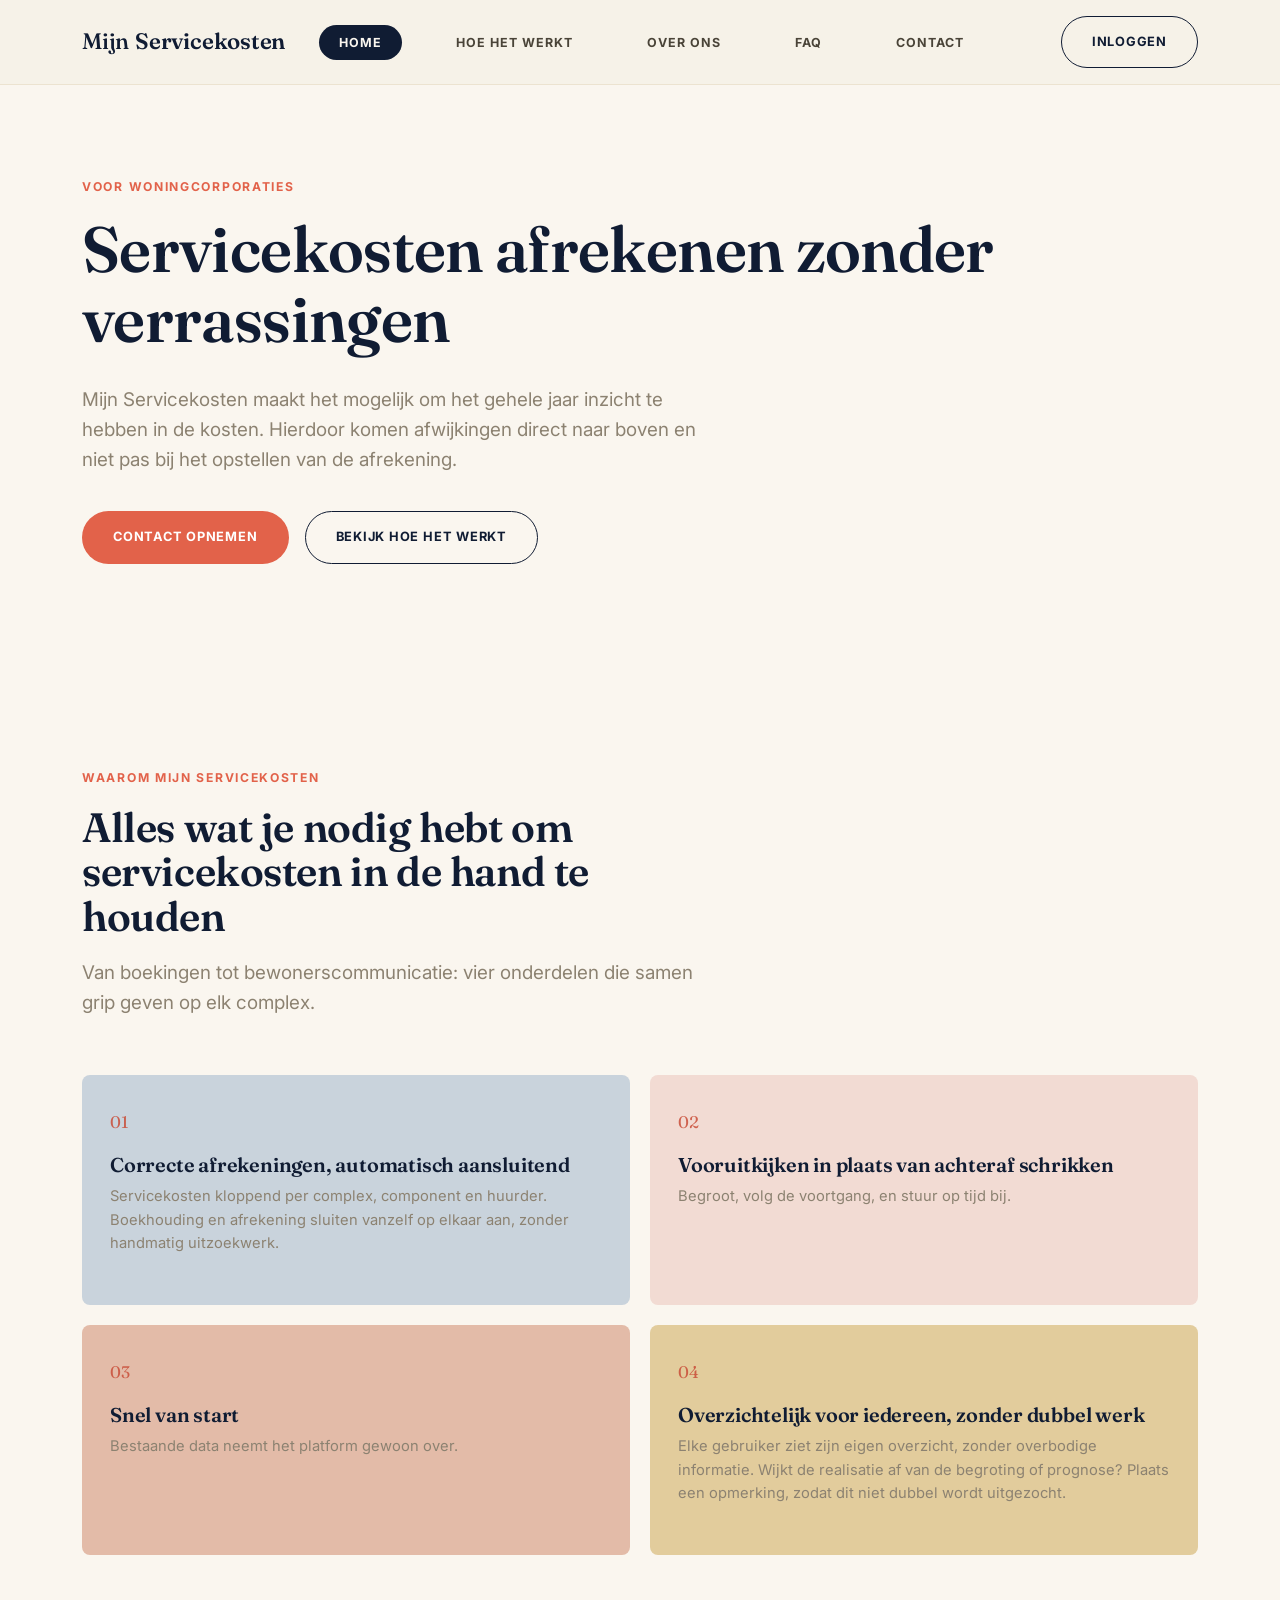
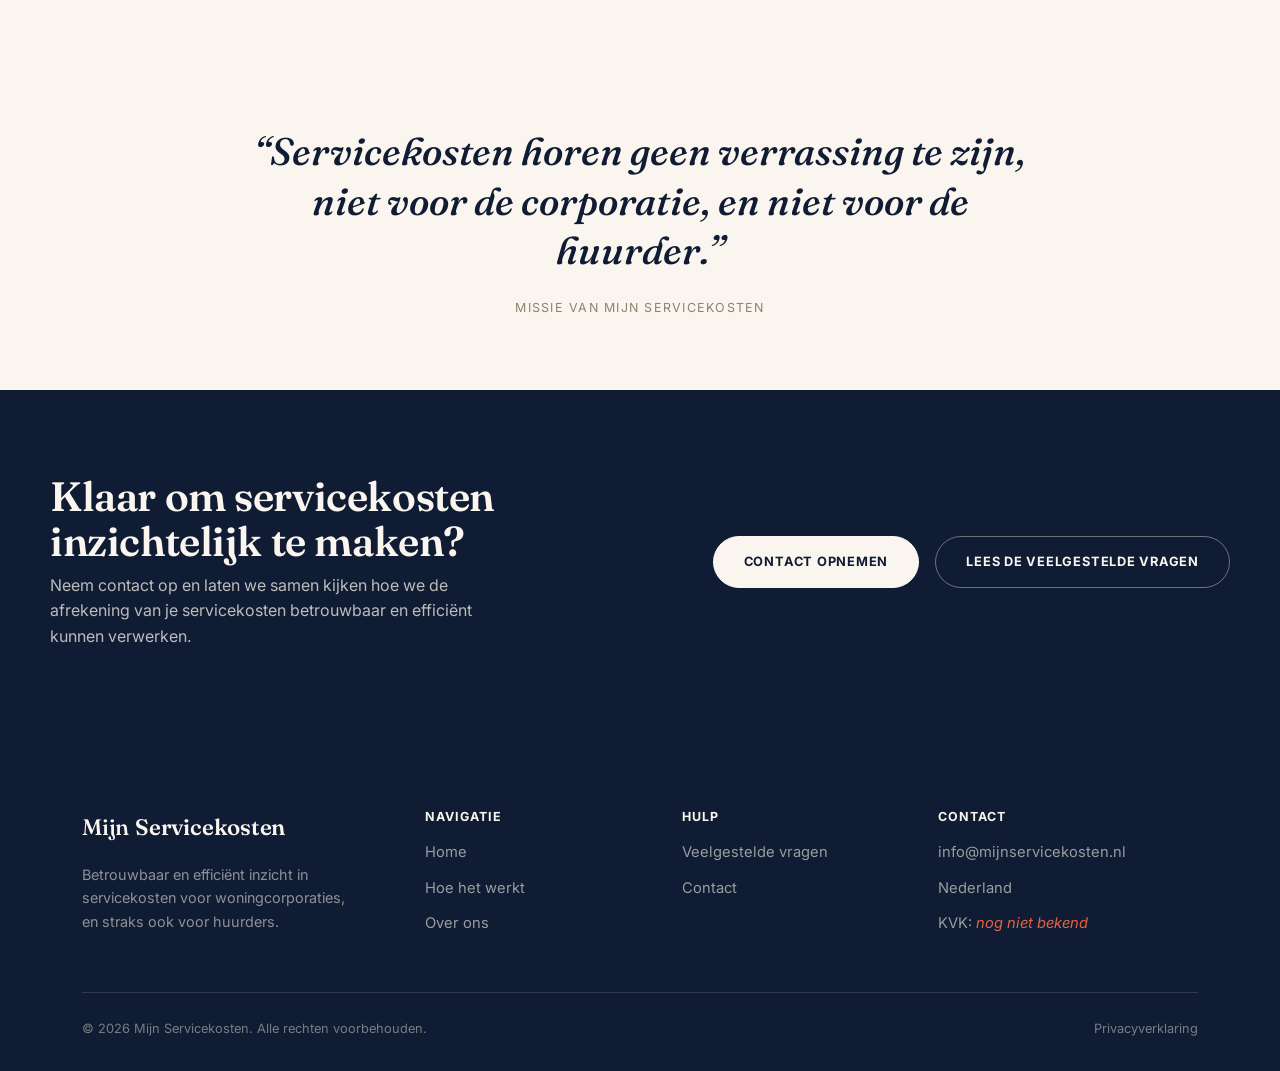
==== index.html @ 991e7839 "Initial commit: Mijn Servicekosten marketing website Static HTML/CSS/JS site for mijnservicekosten.n" ====
<!DOCTYPE html>
<html lang="nl">
<head>
<meta charset="UTF-8">
<meta name="viewport" content="width=device-width, initial-scale=1.0">
<title>Mijn Servicekosten - Betrouwbaar en efficiënt afrekenen van servicekosten</title>
<meta name="description" content="Mijn Servicekosten helpt woningcorporaties servicekosten betrouwbaar en efficiënt af te rekenen, met inzicht in afwijkingen, klachten en de status van elk complex.">
<link rel="icon" href="data:image/svg+xml,%3Csvg xmlns='http://www.w3.org/2000/svg' viewBox='0 0 64 64'%3E%3Crect width='64' height='64' rx='14' fill='%2312233f'/%3E%3Ctext x='32' y='42' font-family='Arial, sans-serif' font-weight='800' font-size='24' fill='%23e8a33d' text-anchor='middle'%3ESK%3C/text%3E%3C/svg%3E">
<link rel="preconnect" href="https://fonts.googleapis.com">
<link rel="preconnect" href="https://fonts.gstatic.com" crossorigin>
<link href="https://fonts.googleapis.com/css2?family=Fraunces:ital,wght@0,500;0,600;0,700;1,500;1,600&family=Inter:wght@400;500;600;700&display=swap" rel="stylesheet">
<link rel="stylesheet" href="css/style.css">
</head>
<body>

<header class="site-header">
  <div class="container">
    <a href="index.html" class="brand">
      <span class="logo"><span class="logo-mijn">Mijn</span><span class="logo-service">Service</span><span class="logo-kosten">kosten</span></span>
    </a>

    <nav class="nav-desktop">
      <ul class="nav-links">
        <li><a href="index.html" aria-current="page">Home</a></li>
        <li><a href="hoe-het-werkt.html">Hoe het werkt</a></li>
        <li><a href="over-ons.html">Over ons</a></li>
        <li><a href="faq.html">FAQ</a></li>
        <li><a href="contact.html">Contact</a></li>
      </ul>
      <div class="nav-cta-group">
        <a href="https://portaal.mijnservicekosten.nl" class="btn btn-ghost">Inloggen</a>
      </div>
    </nav>

    <button class="nav-toggle" type="button" aria-label="Menu openen" aria-expanded="false">
      <span></span><span></span><span></span>
    </button>
  </div>

  <div class="nav-mobile">
    <ul class="nav-links">
      <li><a href="index.html" aria-current="page">Home</a></li>
      <li><a href="hoe-het-werkt.html">Hoe het werkt</a></li>
      <li><a href="over-ons.html">Over ons</a></li>
      <li><a href="faq.html">FAQ</a></li>
      <li><a href="contact.html">Contact</a></li>
    </ul>
    <div class="nav-actions">
      <a href="https://portaal.mijnservicekosten.nl" class="btn btn-ghost btn-block">Inloggen</a>
    </div>
  </div>
</header>

<main>

  <section class="hero">
    <div class="container">
      <div>
        <span class="eyebrow">Voor woningcorporaties</span>
        <h1>Servicekosten afrekenen zonder verrassingen</h1>
        <p class="lede">Mijn Servicekosten maakt het mogelijk om het gehele jaar inzicht te hebben in de kosten. Hierdoor komen afwijkingen direct naar boven en niet pas bij het opstellen van de afrekening.</p>

        <div class="hero-actions">
          <a href="contact.html" class="btn btn-primary">Contact opnemen</a>
          <a href="hoe-het-werkt.html" class="btn btn-ghost">Bekijk hoe het werkt</a>
        </div>
      </div>
    </div>
  </section>

  <section class="section">
    <div class="container">
      <div class="section-head">
        <span class="eyebrow">Waarom Mijn Servicekosten</span>
        <h2>Alles wat je nodig hebt om servicekosten in de hand te houden</h2>
        <p class="lede">Van boekingen tot bewonerscommunicatie: vier onderdelen die samen grip geven op elk complex.</p>
      </div>

      <div class="tile-grid tile-grid--2col">
        <div class="tile tile--navy">
          <span class="tile-num">01</span>
          <h3>Correcte afrekeningen, automatisch aansluitend</h3>
          <p>Servicekosten kloppend per complex, component en huurder. Boekhouding en afrekening sluiten vanzelf op elkaar aan, zonder handmatig uitzoekwerk.</p>
        </div>

        <div class="tile tile--blush">
          <span class="tile-num">02</span>
          <h3>Vooruitkijken in plaats van achteraf schrikken</h3>
          <p>Begroot, volg de voortgang, en stuur op tijd bij.</p>
        </div>

        <div class="tile tile--coral">
          <span class="tile-num">03</span>
          <h3>Snel van start</h3>
          <p>Bestaande data neemt het platform gewoon over.</p>
        </div>

        <div class="tile tile--gold">
          <span class="tile-num">04</span>
          <h3>Overzichtelijk voor iedereen, zonder dubbel werk</h3>
          <p>Elke gebruiker ziet zijn eigen overzicht, zonder overbodige informatie. Wijkt de realisatie af van de begroting of prognose? Plaats een opmerking, zodat dit niet dubbel wordt uitgezocht.</p>
        </div>
      </div>
    </div>
  </section>

  <section class="section section-tight">
    <div class="container">
      <div class="pull-quote">
        <blockquote>“Servicekosten horen geen verrassing te zijn, niet voor de corporatie, en niet voor de huurder.”</blockquote>
        <cite>Missie van Mijn Servicekosten</cite>
      </div>
    </div>
  </section>

  <section class="on-dark">
    <div class="container cta">
      <div>
        <h2>Klaar om servicekosten inzichtelijk te maken?</h2>
        <p>Neem contact op en laten we samen kijken hoe we de afrekening van je servicekosten betrouwbaar en efficiënt kunnen verwerken.</p>
      </div>
      <div class="cta-actions">
        <a href="contact.html" class="btn btn-on-dark">Contact opnemen</a>
        <a href="faq.html" class="btn btn-ghost-on-dark">Lees de veelgestelde vragen</a>
      </div>
    </div>
  </section>

</main>

<footer class="site-footer on-dark">
  <div class="container">
    <div class="footer-grid">
      <div class="footer-about">
        <a href="index.html" class="brand">
          <span class="logo"><span class="logo-mijn">Mijn</span><span class="logo-service">Service</span><span class="logo-kosten">kosten</span></span>
        </a>
        <p>Betrouwbaar en efficiënt inzicht in servicekosten voor woningcorporaties, en straks ook voor huurders.</p>
      </div>

      <div class="footer-col">
        <h4>Navigatie</h4>
        <ul>
          <li><a href="index.html">Home</a></li>
          <li><a href="hoe-het-werkt.html">Hoe het werkt</a></li>
          <li><a href="over-ons.html">Over ons</a></li>
        </ul>
      </div>

      <div class="footer-col">
        <h4>Hulp</h4>
        <ul>
          <li><a href="faq.html">Veelgestelde vragen</a></li>
          <li><a href="contact.html">Contact</a></li>
        </ul>
      </div>

      <div class="footer-col">
        <h4>Contact</h4>
        <ul>
          <li>info@mijnservicekosten.nl</li>
          <li>Nederland</li>
          <li>KVK: <span class="placeholder">nog niet bekend</span></li>
        </ul>
      </div>
    </div>

    <div class="footer-bottom">
      <span>© 2026 Mijn Servicekosten. Alle rechten voorbehouden.</span>
      <span class="footer-bottom-links">
        <a href="privacyverklaring.html">Privacyverklaring</a>
      </span>
    </div>
  </div>
</footer>

<script src="js/script.js"></script>
</body>
</html>
---- css/style.css ----
/* ==========================================================================
   Mijn Servicekosten — design tokens & base styles
   ========================================================================== */

:root {
  --navy-900: #101c33;
  --navy-800: #17284a;
  --navy-700: #223862;

  --paper: #faf6ef;
  --paper-line: #ece3d0;
  --paper-line-dark: #ddceac;

  --stone-700: #4a4438;
  --stone-500: #8c8271;

  --coral-500: #e2624a;
  --coral-600: #c94d38;

  --mint-500: #1f9c86;
  --mint-100: #dcf0ea;

  --blush: #f2dbd3;
  --sage: #dbe5d2;
  --gold: #d6ad70;

  --white: #ffffff;

  --font-display: "Fraunces", "Iowan Old Style", Georgia, serif;
  --font-sans: "Inter", -apple-system, BlinkMacSystemFont, "Segoe UI", Roboto, Helvetica, Arial, sans-serif;

  --radius-sm: 4px;
  --radius-md: 8px;

  --max-width: 1180px;
}

* {
  box-sizing: border-box;
}

html {
  scroll-behavior: smooth;
}

body {
  margin: 0;
  font-family: var(--font-sans);
  color: var(--stone-700);
  background: var(--paper);
  line-height: 1.6;
  -webkit-font-smoothing: antialiased;
}

img {
  max-width: 100%;
  display: block;
}

a {
  color: inherit;
  text-decoration: none;
}

h1, h2, h3, h4 {
  font-family: var(--font-display);
  color: var(--navy-900);
  line-height: 1.08;
  letter-spacing: -0.01em;
  margin: 0 0 0.5em;
  font-weight: 600;
}

h1 { font-size: clamp(2.6rem, 5vw, 4.4rem); font-weight: 600; }
h2 { font-size: clamp(1.9rem, 3.2vw, 2.6rem); }
h3 { font-size: 1.25rem; font-weight: 600; }

em { font-style: italic; color: var(--coral-500); }

h1 em { display: block; }

p { margin: 0 0 1em; }

.container {
  max-width: var(--max-width);
  margin: 0 auto;
  padding: 0 32px;
  position: relative;
  z-index: 1;
}

.eyebrow {
  display: inline-block;
  font-size: 0.76rem;
  font-weight: 700;
  letter-spacing: 0.14em;
  text-transform: uppercase;
  color: var(--coral-500);
  margin-bottom: 18px;
}

.on-dark .eyebrow { color: var(--coral-500); }

.lede {
  font-size: 1.18rem;
  color: var(--stone-500);
  max-width: 620px;
}

.on-dark .lede { color: rgba(246, 241, 232, 0.68); }

/* ---- Buttons ---- */

.btn {
  display: inline-flex;
  align-items: center;
  justify-content: center;
  gap: 8px;
  padding: 15px 30px;
  border-radius: 999px;
  font-weight: 700;
  font-size: 0.8rem;
  letter-spacing: 0.06em;
  text-transform: uppercase;
  border: 1.5px solid transparent;
  cursor: pointer;
  transition: transform 0.15s ease, box-shadow 0.15s ease, background 0.15s ease, color 0.15s ease, border-color 0.15s ease;
}

.btn-primary {
  background: var(--coral-500);
  color: var(--white);
}

.btn-primary:hover {
  background: var(--coral-600);
}

.btn-ghost {
  background: transparent;
  border-color: var(--navy-900);
  color: var(--navy-900);
}

.btn-ghost:hover {
  background: var(--navy-900);
  color: var(--paper);
}

.btn-on-dark {
  background: var(--paper);
  color: var(--navy-900);
  border-color: var(--paper);
}

.btn-on-dark:hover {
  background: var(--coral-500);
  color: var(--white);
  border-color: var(--coral-500);
}

.btn-ghost-on-dark {
  background: transparent;
  border-color: rgba(246, 241, 232, 0.4);
  color: var(--paper);
}

.btn-ghost-on-dark:hover {
  border-color: var(--paper);
}

.btn-block { width: 100%; }

/* ---- Logo ---- */

.logo {
  display: inline-flex;
  align-items: baseline;
  font-family: var(--font-display);
  font-size: 1.4rem;
  font-weight: 600;
  letter-spacing: -0.01em;
  white-space: nowrap;
}

.logo .logo-mijn {
  color: var(--navy-900);
  font-weight: 500;
  margin-right: 6px;
}

.logo .logo-service {
  color: var(--navy-900);
}

.logo .logo-kosten {
  color: var(--navy-900);
}

.footer-grid .logo .logo-mijn,
.footer-grid .logo .logo-service,
.footer-grid .logo .logo-kosten { color: var(--paper); }

/* ---- Header ---- */

.site-header {
  position: sticky;
  top: 0;
  z-index: 50;
  background: rgba(246, 241, 232, 0.92);
  -webkit-backdrop-filter: blur(8px);
  backdrop-filter: blur(8px);
  border-bottom: 1px solid var(--paper-line);
}

.site-header .container {
  display: flex;
  align-items: center;
  gap: 34px;
  height: 84px;
}

.brand { display: flex; align-items: center; }

.nav-desktop { display: flex; align-items: center; flex: 1; justify-content: space-between; }

.nav-links { display: flex; gap: 34px; list-style: none; margin: 0; padding: 0; }
.nav-links li { flex-shrink: 0; }

.nav-links a {
  font-weight: 700;
  font-size: 0.78rem;
  letter-spacing: 0.08em;
  text-transform: uppercase;
  color: var(--stone-700);
  padding: 10px 20px;
  border-radius: 999px;
  white-space: nowrap;
  transition: background 0.15s ease, color 0.15s ease;
}

.nav-links a:hover { color: var(--navy-900); background: var(--paper-line); }

.nav-links a[aria-current="page"] {
  color: var(--paper);
  background: var(--navy-900);
}

.nav-mobile .nav-links a { border-radius: 0; padding: 12px 32px; }
.nav-mobile .nav-links a[aria-current="page"] { background: none; color: var(--coral-500); }

.nav-toggle {
  display: none;
  flex-direction: column;
  justify-content: center;
  gap: 5px;
  width: 40px;
  height: 40px;
  border-radius: var(--radius-sm);
  border: 1px solid var(--paper-line-dark);
  background: var(--paper);
  cursor: pointer;
}

.nav-toggle span { display: block; height: 2px; width: 20px; margin: 0 auto; background: var(--navy-900); }

.nav-mobile { display: none; border-top: 1px solid var(--paper-line); background: var(--paper); }

.nav-mobile .nav-links { flex-direction: column; gap: 4px; padding: 18px 0; }
.nav-mobile .nav-links a { display: block; padding: 12px 32px; }
.nav-mobile .nav-actions { display: flex; flex-direction: column; gap: 10px; padding: 4px 32px 24px; }

.nav-cta-group { display: flex; align-items: center; gap: 12px; }

.site-header.nav-open .nav-mobile { display: block; }

/* ---- Full-bleed dark section (hero, cta, footer) ---- */

.on-dark {
  background: var(--navy-900);
  color: rgba(246, 241, 232, 0.75);
}

.on-dark h1, .on-dark h2, .on-dark h3, .on-dark h4 { color: var(--paper); }

/* ---- Hero ---- */

.hero {
  padding: 88px 0 100px;
}

.hero-grid {
  display: grid;
  grid-template-columns: 1.15fr 0.85fr;
  gap: 64px;
  align-items: center;
}

.hero-actions { display: flex; gap: 16px; flex-wrap: wrap; margin-top: 36px; }

.hero-stats { display: flex; gap: 44px; margin-top: 52px; flex-wrap: wrap; }

.hero-stat strong { display: block; font-family: var(--font-display); font-size: 2rem; color: var(--navy-900); font-weight: 600; }
.hero-stat span { font-size: 0.82rem; color: var(--stone-500); }

.on-dark .hero-stat strong { color: var(--paper); }
.on-dark .hero-stat span { color: rgba(246, 241, 232, 0.55); }

/* ---- Building illustration (hero visual) ---- */

.building-art { max-width: 420px; width: 100%; margin: 0 auto; }
.building-art img {
  width: 100%;
  height: auto;
  aspect-ratio: 900 / 675;
  object-fit: contain;
  display: block;
  filter: drop-shadow(0 30px 40px rgba(16, 28, 51, 0.25));
}

/* ---- Stat panels (illustrative, non-app graphic) ---- */

.stat-stack {
  position: relative;
  min-height: 340px;
}

.stat-panel {
  padding: 40px 36px;
  border-radius: var(--radius-md);
}

.stat-panel .stat-num {
  display: block;
  font-family: var(--font-display);
  font-size: 3.2rem;
  font-weight: 600;
  margin-bottom: 14px;
  line-height: 1;
}

.stat-panel h4 { font-size: 1.05rem; margin-bottom: 8px; }
.stat-panel p { font-size: 0.9rem; margin: 0; }

.stat-panel--main {
  background: var(--coral-500);
  color: var(--white);
  max-width: 340px;
  transform: rotate(-1.5deg);
}

.stat-panel--main h4 { color: var(--white); }
.stat-panel--main p { color: rgba(255, 255, 255, 0.85); }

.stat-panel--outline {
  position: absolute;
  right: 0;
  bottom: 0;
  max-width: 280px;
  border: 1.5px solid var(--navy-900);
  background: var(--navy-900);
  transform: rotate(1deg);
}

.stat-panel--outline .stat-num { color: var(--mint-500); }
.stat-panel--outline h4 { color: var(--paper); }
.stat-panel--outline p { color: rgba(246, 241, 232, 0.6); }

.stat-panel--swatch {
  position: absolute;
  top: -26px;
  left: 18px;
  width: 92px;
  height: 92px;
  border-radius: 999px;
  background: var(--gold);
  display: flex;
  align-items: center;
  justify-content: center;
  text-align: center;
  font-family: var(--font-display);
  font-size: 0.78rem;
  font-weight: 600;
  color: var(--navy-900);
  line-height: 1.2;
  padding: 8px;
  transform: rotate(-6deg);
}

/* ---- Sections ---- */

.section { padding: 100px 0; }

.section-tight { padding: 72px 0; }

.section-head { max-width: 640px; margin: 0 0 56px; }
.section-head.center { margin-left: auto; margin-right: auto; text-align: center; }

/* ---- Tile grid (bold color-block mosaic, replaces icon cards) ---- */

.tile-grid { display: grid; grid-template-columns: repeat(3, 1fr); gap: 20px; }
.tile-grid--2col { grid-template-columns: repeat(2, 1fr); }

.tile {
  padding: 34px 28px;
  border-radius: var(--radius-md);
  min-height: 230px;
  display: flex;
  flex-direction: column;
  justify-content: flex-start;
}

.tile .tile-num { font-family: var(--font-display); font-size: 1.05rem; margin-bottom: 18px; color: var(--coral-600); opacity: 0.85; }
.tile h3 { margin-bottom: 10px; color: var(--navy-900); }
.tile p { margin: 0; font-size: 0.92rem; color: var(--stone-500); }

.tile--outline { background: transparent; border: 1.5px solid var(--paper-line-dark); }

.tile--navy { background: #c9d3dc; }
.tile--coral { background: #e3bba8; }
.tile--mint { background: #c2d9cd; }
.tile--blush { background: var(--blush); }
.tile--gold { background: #e2cc9c; }

/* ---- Color trio (decorative swatch row, à la Lucime pastel blocks) ---- */

.color-trio { display: grid; grid-template-columns: repeat(3, 1fr); gap: 18px; }

.swatch {
  padding: 26px 24px;
  border-radius: var(--radius-md);
  min-height: 120px;
  display: flex;
  flex-direction: column;
  justify-content: flex-end;
}

.swatch span { font-size: 0.74rem; font-weight: 700; letter-spacing: 0.08em; text-transform: uppercase; opacity: 0.6; margin-bottom: 8px; }
.swatch h4 { margin: 0; font-size: 1.1rem; }

.swatch--blush { background: var(--blush); }
.swatch--sage { background: var(--sage); }
.swatch--gold { background: var(--gold); }

/* ---- Dash list (services-style list, à la agency site) ---- */

.dash-list { list-style: none; margin: 26px 0 0; padding: 0; }

.dash-list li {
  display: flex;
  align-items: center;
  gap: 16px;
  padding: 18px 0;
  border-bottom: 1px solid var(--paper-line-dark);
  font-family: var(--font-display);
  font-size: 1.15rem;
  color: var(--navy-900);
}

.dash-list li::before { content: "—"; color: var(--coral-500); font-weight: 700; }
.dash-list li .arrow { margin-left: auto; font-size: 1rem; color: var(--stone-500); }

.on-dark .dash-list li { border-bottom-color: rgba(246, 241, 232, 0.16); color: var(--paper); }

/* ---- Pull quote (mission statement, replaces testimonials) ---- */

.pull-quote { text-align: center; max-width: 820px; margin: 0 auto; }

.pull-quote blockquote {
  font-family: var(--font-display);
  font-style: italic;
  font-weight: 500;
  font-size: clamp(1.6rem, 3vw, 2.4rem);
  color: var(--navy-900);
  line-height: 1.3;
  margin: 0 0 22px;
}

.pull-quote cite {
  display: block;
  font-style: normal;
  font-size: 0.78rem;
  letter-spacing: 0.1em;
  text-transform: uppercase;
  color: var(--stone-500);
}

.on-dark .pull-quote blockquote { color: var(--paper); }
.on-dark .pull-quote cite { color: rgba(246, 241, 232, 0.5); }
.bg-coral .pull-quote blockquote { color: var(--white); }
.bg-coral .pull-quote cite { color: rgba(255, 255, 255, 0.7); }

/* ---- Phone mock (illustrative example screen, styled like a native app) ---- */

.phone-mock { max-width: 270px; margin: 0 auto; }

.phone-frame {
  background: var(--navy-900);
  border-radius: 36px;
  padding: 8px;
  box-shadow: 0 24px 50px rgba(16, 28, 51, 0.28);
}

.phone-screen {
  position: relative;
  background: var(--paper);
  border-radius: 28px;
  overflow: hidden;
  display: flex;
  flex-direction: column;
  min-height: 460px;
}

.phone-island {
  position: absolute;
  top: 10px;
  left: 50%;
  transform: translateX(-50%);
  width: 76px;
  height: 22px;
  background: var(--navy-900);
  border-radius: 12px;
  z-index: 2;
}

.status-bar {
  display: flex;
  align-items: center;
  justify-content: space-between;
  padding: 16px 22px 4px;
  font-size: 0.72rem;
  font-weight: 700;
  color: var(--navy-900);
}

.status-bar .status-icons { display: flex; align-items: center; gap: 5px; }
.status-bar svg { display: block; }

.app-bar {
  display: flex;
  align-items: center;
  justify-content: space-between;
  padding: 14px 14px 4px;
}

.app-bar .icon-btn {
  width: 30px;
  height: 30px;
  display: flex;
  align-items: center;
  justify-content: center;
  color: var(--navy-900);
  flex-shrink: 0;
}

.app-bar .icon-btn svg { width: 18px; height: 18px; }

.app-bar .app-title { text-align: center; }
.app-bar .app-title h4 { font-family: var(--font-display); font-weight: 600; font-size: 1rem; color: var(--navy-900); margin: 0; }
.app-bar .app-title span { display: block; font-size: 0.68rem; color: var(--stone-500); margin-top: 1px; }

.phone-content { flex: 1; padding-bottom: 6px; }

.afrekening-list { border-top: 1px solid var(--paper-line); margin-top: 6px; }

.afrekening-row { padding: 12px 18px; border-bottom: 1px solid var(--paper-line); }

.afrekening-row-head { display: flex; align-items: center; gap: 12px; }

.row-icon {
  width: 34px;
  height: 34px;
  border-radius: 10px;
  display: flex;
  align-items: center;
  justify-content: center;
  flex-shrink: 0;
  background: var(--paper-line);
  color: var(--navy-900);
}

.row-icon svg { width: 16px; height: 16px; }

.row-main { flex: 1; display: flex; flex-direction: column; gap: 1px; min-width: 0; }
.row-title { font-size: 0.86rem; font-weight: 700; color: var(--navy-900); }
.row-amount { font-family: var(--font-display); font-size: 0.86rem; font-weight: 600; color: var(--navy-900); }

.row-chevron { flex-shrink: 0; color: var(--stone-500); display: flex; }
.row-chevron svg { width: 14px; height: 14px; }

.afrekening-row--selected { background: var(--blush); border-bottom-color: transparent; }
.afrekening-row--selected .row-icon { background: var(--navy-900); color: var(--coral-500); }
.afrekening-row--selected .row-chevron { color: var(--coral-600); }

.afrekening-breakdown { margin: 10px 0 0 46px; padding-top: 10px; border-top: 1px solid rgba(16, 28, 51, 0.12); }
.afrekening-breakdown div { display: flex; justify-content: space-between; align-items: flex-start; gap: 8px; font-size: 0.72rem; color: var(--stone-700); padding: 3px 0; }
.afrekening-breakdown div span:first-child { flex: 1; min-width: 0; }
.afrekening-breakdown div span:last-child { flex-shrink: 0; white-space: nowrap; font-weight: 700; color: var(--navy-900); }

.afrekening-explain { padding: 16px 18px 0; }
.afrekening-explain .eyebrow { margin-bottom: 8px; font-size: 0.64rem; }
.afrekening-explain h4 { font-family: var(--font-display); font-size: 0.95rem; margin: 0 0 6px; color: var(--navy-900); }
.afrekening-explain p { font-size: 0.78rem; color: var(--stone-500); margin: 0; }

.phone-tabbar {
  display: flex;
  justify-content: space-around;
  padding: 10px 6px 6px;
  border-top: 1px solid var(--paper-line);
}

.tab-item { display: flex; flex-direction: column; align-items: center; gap: 4px; font-size: 0.62rem; font-weight: 700; color: var(--stone-500); }
.tab-item svg { width: 18px; height: 18px; }
.tab-item--active { color: var(--coral-600); }

.phone-home-indicator { width: 120px; height: 4px; border-radius: 999px; background: var(--paper-line-dark); margin: 8px auto 12px; }

/* ---- Split content ---- */

.split { display: grid; grid-template-columns: 1fr 1fr; gap: 72px; align-items: center; }
.split--top { align-items: start; }
.split.reverse .split-media { order: 2; }

.checklist { list-style: none; margin: 26px 0 0; padding: 0; }

.checklist li {
  display: flex;
  gap: 14px;
  padding: 13px 0;
  border-bottom: 1px solid var(--paper-line);
}

.checklist li:last-child { border-bottom: none; }

.check-mark {
  flex-shrink: 0;
  width: 20px;
  height: 20px;
  color: var(--coral-500);
  font-weight: 800;
  margin-top: 2px;
}

/* ---- Numbered flow (illustrative process steps) ---- */

.flow-card {
  background: var(--white);
  border: 1.5px solid var(--paper-line-dark);
  border-radius: var(--radius-md);
  padding: 34px 32px;
}

.bg-coral .flow-card { background: rgba(255, 255, 255, 0.96); border-color: transparent; }

.flow-list { border-top: 1px solid var(--paper-line-dark); }

.flow-step {
  display: grid;
  grid-template-columns: 60px 1fr;
  gap: 24px;
  padding: 28px 0;
  border-bottom: 1px solid var(--paper-line-dark);
}

.flow-step .num { font-family: var(--font-display); font-size: 1.3rem; font-weight: 600; color: var(--coral-500); }
.flow-step h3 { margin-bottom: 4px; font-size: 1.05rem; }
.flow-step p { margin-bottom: 0; color: var(--stone-500); font-size: 0.92rem; }

/* ---- CTA (full-bleed, edge to edge) ---- */

.cta {
  padding: 84px 0;
  display: flex;
  align-items: center;
  justify-content: space-between;
  gap: 40px;
  flex-wrap: wrap;
}

.cta h2 { margin-bottom: 10px; max-width: 480px; }
.cta p { max-width: 440px; margin: 0; }
.cta-actions { display: flex; gap: 16px; flex-wrap: wrap; }

/* ---- Status tag (small label badge) ---- */

.status-tag { display: inline-block; font-size: 0.74rem; font-weight: 700; letter-spacing: 0.05em; text-transform: uppercase; margin-bottom: 14px; }

.status-tag.live { color: var(--mint-500); }

/* ---- FAQ (flat divided list) ---- */

.faq-list { max-width: 800px; margin: 0 auto; border-top: 1px solid var(--paper-line-dark); }

.faq-item { border-bottom: 1px solid var(--paper-line-dark); }

.faq-question {
  width: 100%;
  display: flex;
  align-items: center;
  justify-content: space-between;
  gap: 20px;
  padding: 26px 4px;
  background: none;
  border: none;
  text-align: left;
  font-family: var(--font-display);
  font-size: 1.15rem;
  font-weight: 600;
  color: var(--navy-900);
  cursor: pointer;
}

.faq-question .faq-icon {
  flex-shrink: 0;
  width: 26px;
  height: 26px;
  display: flex;
  align-items: center;
  justify-content: center;
  font-size: 1.3rem;
  font-family: var(--font-sans);
  color: var(--coral-500);
  transition: transform 0.2s ease;
}

.faq-item[data-open="true"] .faq-icon { transform: rotate(45deg); }

.faq-answer { max-height: 0; overflow: hidden; transition: max-height 0.25s ease; }
.faq-answer-inner { padding: 0 4px 26px; color: var(--stone-500); max-width: 680px; }

/* ---- Legal content (privacy policy, terms) ---- */

.legal-content { max-width: 740px; margin: 0 auto; }
.legal-content h2 { margin-top: 2.4em; font-size: 1.4rem; }
.legal-content h2:first-child { margin-top: 0; }
.legal-content p { color: var(--stone-700); }
.legal-content ul { margin: 0 0 1em; padding-left: 1.3em; color: var(--stone-700); }
.legal-content li { margin-bottom: 0.5em; }
.placeholder { color: var(--coral-500); font-style: italic; }
.legal-content .updated { font-size: 0.85rem; color: var(--stone-500); margin-bottom: 2.4em; }

/* ---- Forms ---- */

.form-row { display: grid; grid-template-columns: 1fr 1fr; gap: 26px; }

.field { margin-bottom: 26px; }

.field label { display: block; font-size: 0.78rem; font-weight: 700; letter-spacing: 0.04em; text-transform: uppercase; color: var(--navy-900); margin-bottom: 10px; }
.field .hint { font-weight: 400; text-transform: none; letter-spacing: 0; color: var(--stone-500); }

.field input,
.field select,
.field textarea {
  width: 100%;
  padding: 12px 2px;
  border: none;
  border-bottom: 1.5px solid var(--paper-line-dark);
  border-radius: 0;
  background: transparent;
  font-family: inherit;
  font-size: 1rem;
  color: var(--stone-700);
  transition: border-color 0.15s ease;
}

.field select { appearance: none; border-radius: 0; }

.field input:focus,
.field select:focus,
.field textarea:focus {
  outline: none;
  border-color: var(--coral-500);
}

.field textarea { resize: vertical; min-height: 120px; }

.field.error input,
.field.error textarea,
.field.error select { border-color: var(--coral-600); }

.field-error { display: none; color: var(--coral-600); font-size: 0.82rem; margin-top: 8px; }
.field.error .field-error { display: block; }

.form-note { font-size: 0.82rem; color: var(--stone-500); margin-top: 18px; }

.form-success {
  display: none;
  align-items: flex-start;
  gap: 14px;
  border: 1.5px solid var(--mint-500);
  color: var(--mint-500);
  padding: 22px 24px;
  margin-bottom: 30px;
  font-weight: 600;
}

.form-success.visible { display: flex; }

.contact-info-list { list-style: none; margin: 30px 0 0; padding: 0; border-top: 1px solid var(--paper-line-dark); }

.contact-info-list li { display: flex; gap: 20px; padding: 20px 0; border-bottom: 1px solid var(--paper-line-dark); }

.contact-info-list .info-label { flex-shrink: 0; width: 120px; font-size: 0.76rem; font-weight: 700; letter-spacing: 0.06em; text-transform: uppercase; color: var(--stone-500); }

.contact-info-list strong { display: block; color: var(--navy-900); font-size: 0.98rem; font-weight: 600; }
.contact-info-list span { font-size: 0.9rem; color: var(--stone-500); }

/* ---- Values (full-bleed color block) ---- */

.values-grid { display: grid; grid-template-columns: repeat(3, 1fr); gap: 0; }

.value-item { padding: 0 36px 0 0; }
.value-item:not(:first-child) { padding-left: 36px; border-left: 1px solid rgba(246, 241, 232, 0.2); }

.value-number { font-family: var(--font-display); font-size: 1rem; letter-spacing: 0.06em; color: var(--coral-500); margin-bottom: 16px; }

/* ---- Page hero (secondary pages, dark full-bleed) ---- */

.page-hero { padding: 68px 0 76px; border-bottom: 1.5px solid var(--paper-line-dark); }
.page-hero .lede { margin-top: 16px; }

.breadcrumb { font-size: 0.8rem; color: var(--stone-500); margin-bottom: 22px; }
.breadcrumb a:hover { color: var(--navy-900); }

.on-dark .breadcrumb { color: rgba(246, 241, 232, 0.5); }
.on-dark .breadcrumb a:hover { color: var(--paper); }

/* ---- Footer ---- */

.site-footer { padding: 76px 0 32px; }

.footer-grid {
  display: grid;
  grid-template-columns: 1.4fr 1fr 1fr 1.2fr;
  gap: 40px;
  padding-bottom: 44px;
  border-bottom: 1px solid rgba(246, 241, 232, 0.14);
}

.footer-about p { margin-top: 18px; font-size: 0.9rem; max-width: 280px; color: rgba(246, 241, 232, 0.55); }

.footer-col h4 { font-family: var(--font-sans); color: var(--paper); font-size: 0.78rem; text-transform: uppercase; letter-spacing: 0.08em; margin-bottom: 18px; font-weight: 700; }

.footer-col ul { list-style: none; margin: 0; padding: 0; }
.footer-col li { margin-bottom: 12px; font-size: 0.92rem; color: rgba(246, 241, 232, 0.6); }
.footer-col a:hover { color: var(--paper); }

.footer-bottom { display: flex; justify-content: space-between; align-items: center; flex-wrap: wrap; gap: 12px; padding-top: 26px; font-size: 0.8rem; color: rgba(246, 241, 232, 0.45); }
.footer-bottom-links { display: flex; align-items: center; gap: 10px; }
.footer-bottom-links a:hover { color: var(--paper); }

/* ---- Utilities ---- */

.text-center { text-align: center; }
.mt-0 { margin-top: 0; }
.bg-coral { background: var(--coral-500); color: var(--white); }
.bg-coral h2, .bg-coral h3, .bg-coral h4 { color: var(--white); }
.bg-coral .lede, .bg-coral p { color: rgba(255, 255, 255, 0.85); }
.bg-coral .eyebrow { color: var(--navy-900); }
.bg-coral .check-mark { color: var(--navy-900); }
.bg-coral .checklist li { border-bottom-color: rgba(255, 255, 255, 0.25); }

.bg-blush { background: var(--blush); }
.bg-sage { background: var(--sage); }

.bg-blush .flow-card,
.bg-sage .flow-card { background: rgba(255, 255, 255, 0.96); border-color: transparent; }

/* ---- Responsive ---- */

@media (max-width: 960px) {
  .hero-grid,
  .split,
  .split.reverse .split-media { grid-template-columns: 1fr; }

  .stat-stack { order: -1; margin-bottom: 8px; }
  .split-media { order: 0 !important; }

  .values-grid { grid-template-columns: 1fr; gap: 28px; }
  .value-item, .value-item:not(:first-child) { padding: 0; border-left: none; }

  .tile-grid { grid-template-columns: 1fr 1fr; }

  .footer-grid { grid-template-columns: 1fr 1fr; gap: 32px 24px; }
}

@media (max-width: 720px) {
  .nav-desktop { display: none; }
  .nav-toggle { display: flex; }

  .form-row { grid-template-columns: 1fr; }

  .cta { flex-direction: column; align-items: flex-start; text-align: left; }

  .footer-grid { grid-template-columns: 1fr; }
  .footer-bottom { flex-direction: column; align-items: flex-start; }

  .stat-panel--outline { position: static; margin-top: 20px; max-width: 100%; transform: none; }
  .stat-panel--main { max-width: 100%; transform: none; }
  .stat-panel--swatch { display: none; }

  .flow-step { grid-template-columns: 50px 1fr; }

  .tile-grid { grid-template-columns: 1fr; }

  .color-trio { grid-template-columns: 1fr; }
}

@media (max-width: 520px) {
  .hero-stats { gap: 28px; }
  .section { padding: 68px 0; }
}
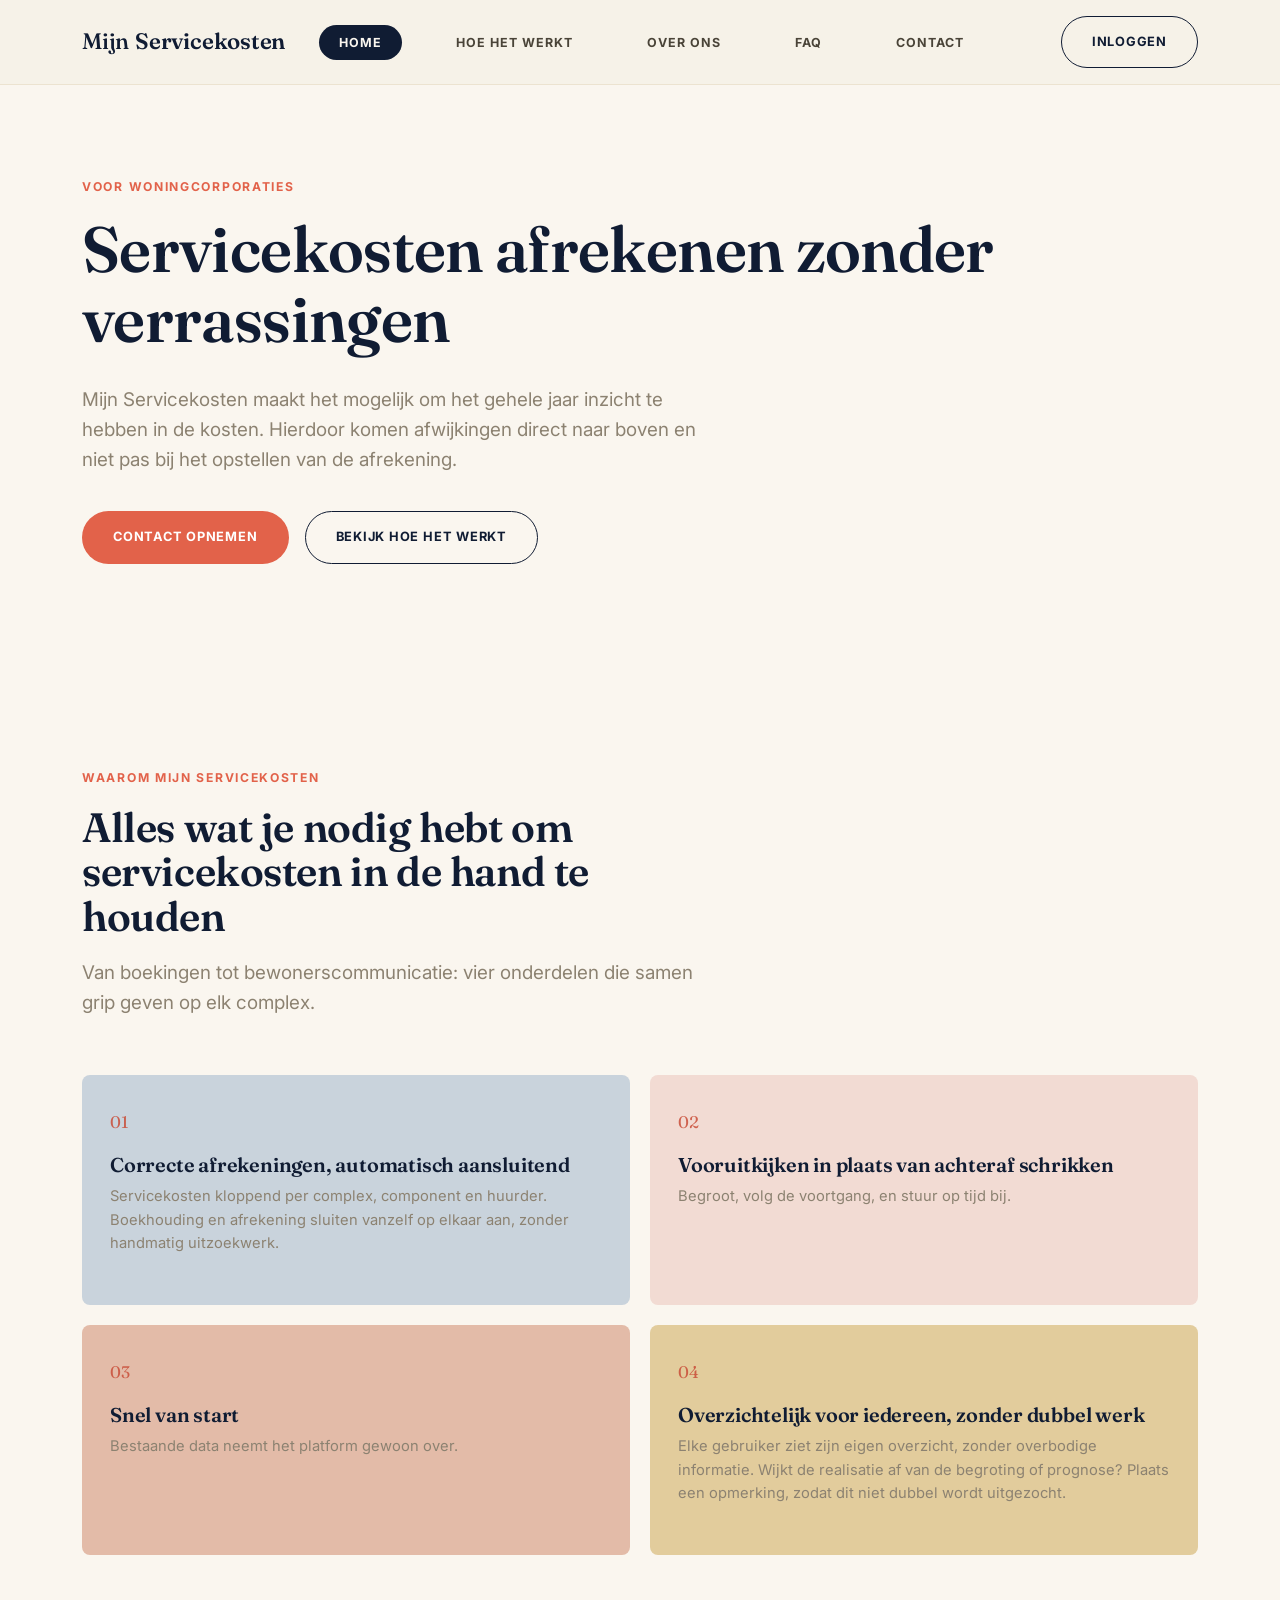
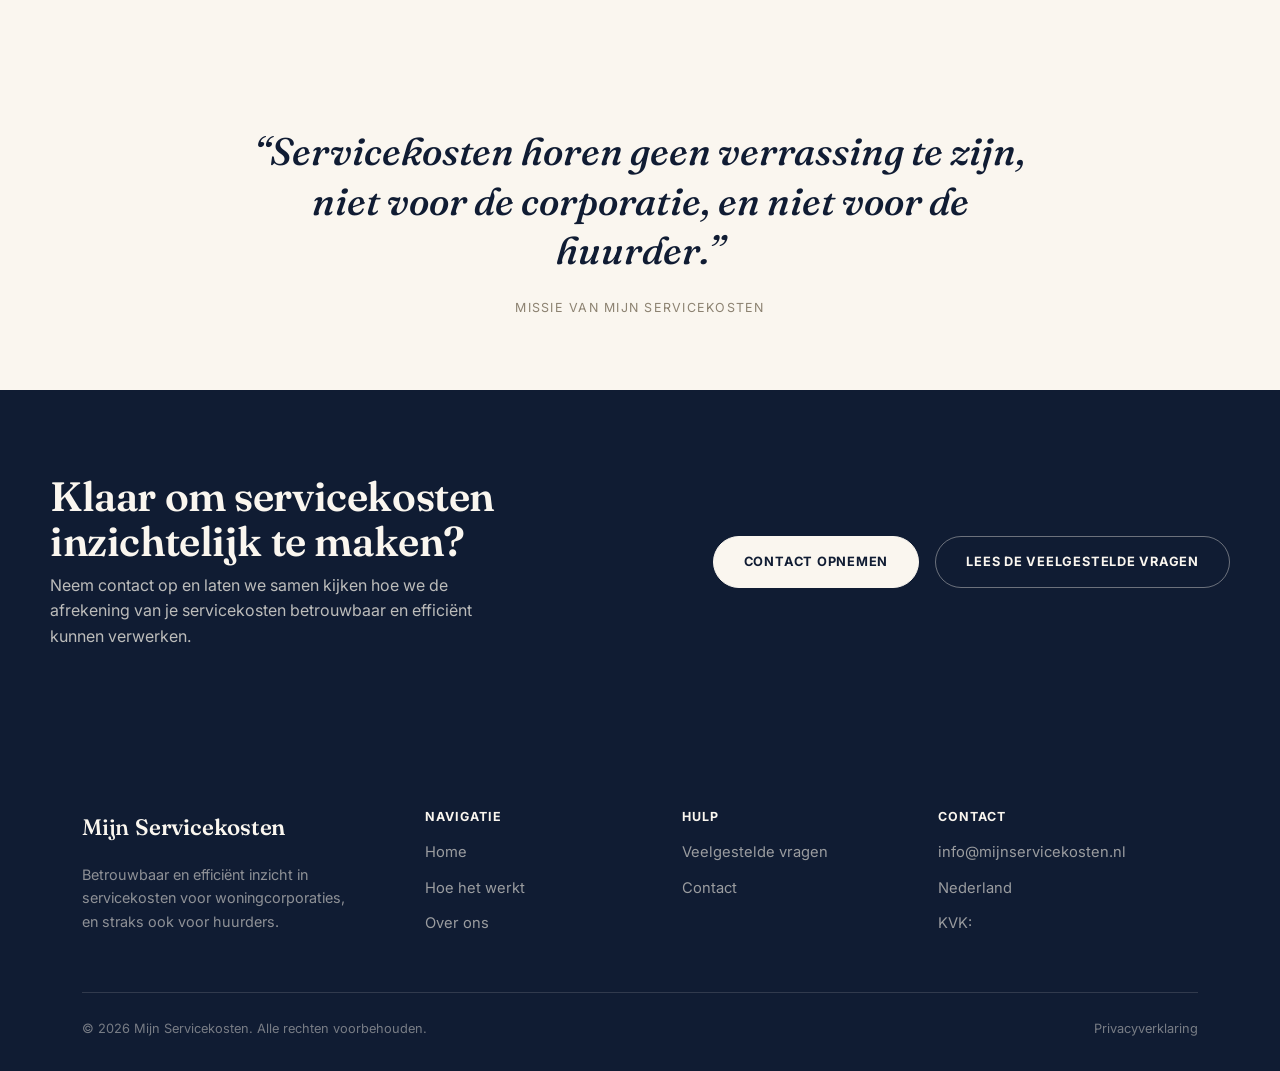
==== commit d59dcc85: "Clear KVK placeholder instead of showing "nog niet bekend" Co-Authored-By: Claude Sonnet 5 <noreply@" ====
--- a/index.html
+++ b/index.html
@@ -160,7 +160,7 @@
         <ul>
           <li>info@mijnservicekosten.nl</li>
           <li>Nederland</li>
-          <li>KVK: <span class="placeholder">nog niet bekend</span></li>
+          <li>KVK: <span class="placeholder"></span></li>
         </ul>
       </div>
     </div>
